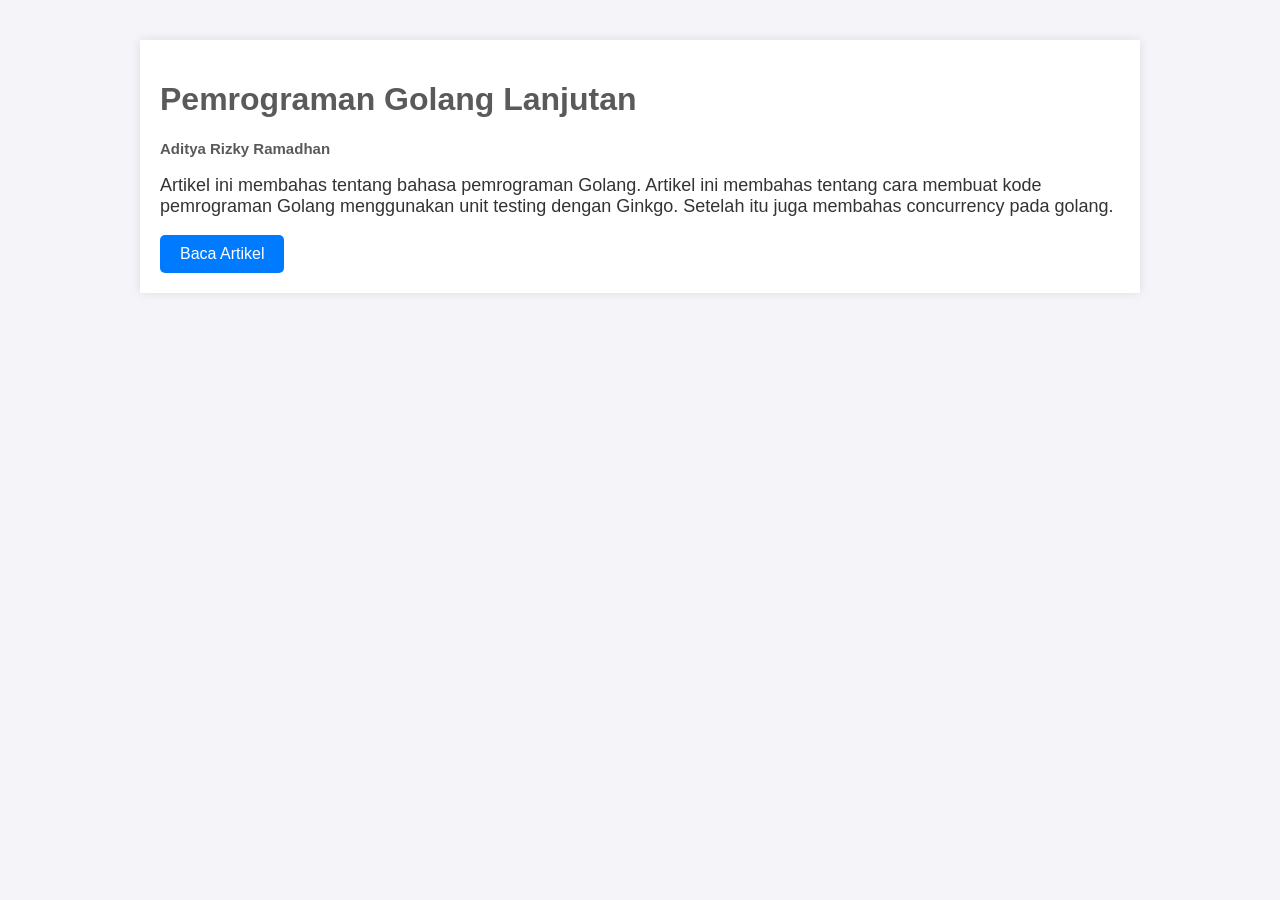
==== index.html @ eb5e40b1 "feat: pemrograman be lanjutan artikel" ====
<!DOCTYPE html>
<html lang="en">

<head>
  <meta charset="UTF-8">
  <meta name="viewport" content="width=device-width, initial-scale=1.0">
  <title>Landing Page Artikel</title>
  <style>
    body {
      font-family: Arial, sans-serif;
      margin: 40px;
      background-color: #f4f4f9;
      color: #333;
    }

    .container {
      width: 80%;
      margin: auto;
      background-color: #fff;
      padding: 20px;
      box-shadow: 0 0 10px rgba(0, 0, 0, 0.1);
    }

    h1,
    h2 {
      color: #5a5a5a;
    }

    p {
      font-size: 18px;
    }

    a {
      text-decoration: none;
      color: white;
      background-color: #007BFF;
      padding: 10px 20px;
      border-radius: 5px;
      display: inline-block;
    }

    a:hover {
      background-color: #0056b3;
    }

    h2 {
      font-size: 15px;
    }
  </style>
</head>

<body>
  <div class="container">
    <h1>Pemrograman Golang Lanjutan</h1>
    <h2>Aditya Rizky Ramadhan</h2>
    <p>Artikel ini membahas tentang bahasa pemrograman Golang. Artikel ini membahas
      tentang cara membuat kode pemrograman Golang menggunakan unit testing dengan Ginkgo. Setelah itu juga membahas
      concurrency pada golang.
    </p>
    <a href="./go-lanjutan/pemrograman_be_lanjutan.html">Baca Artikel</a>
  </div>
</body>

</html>
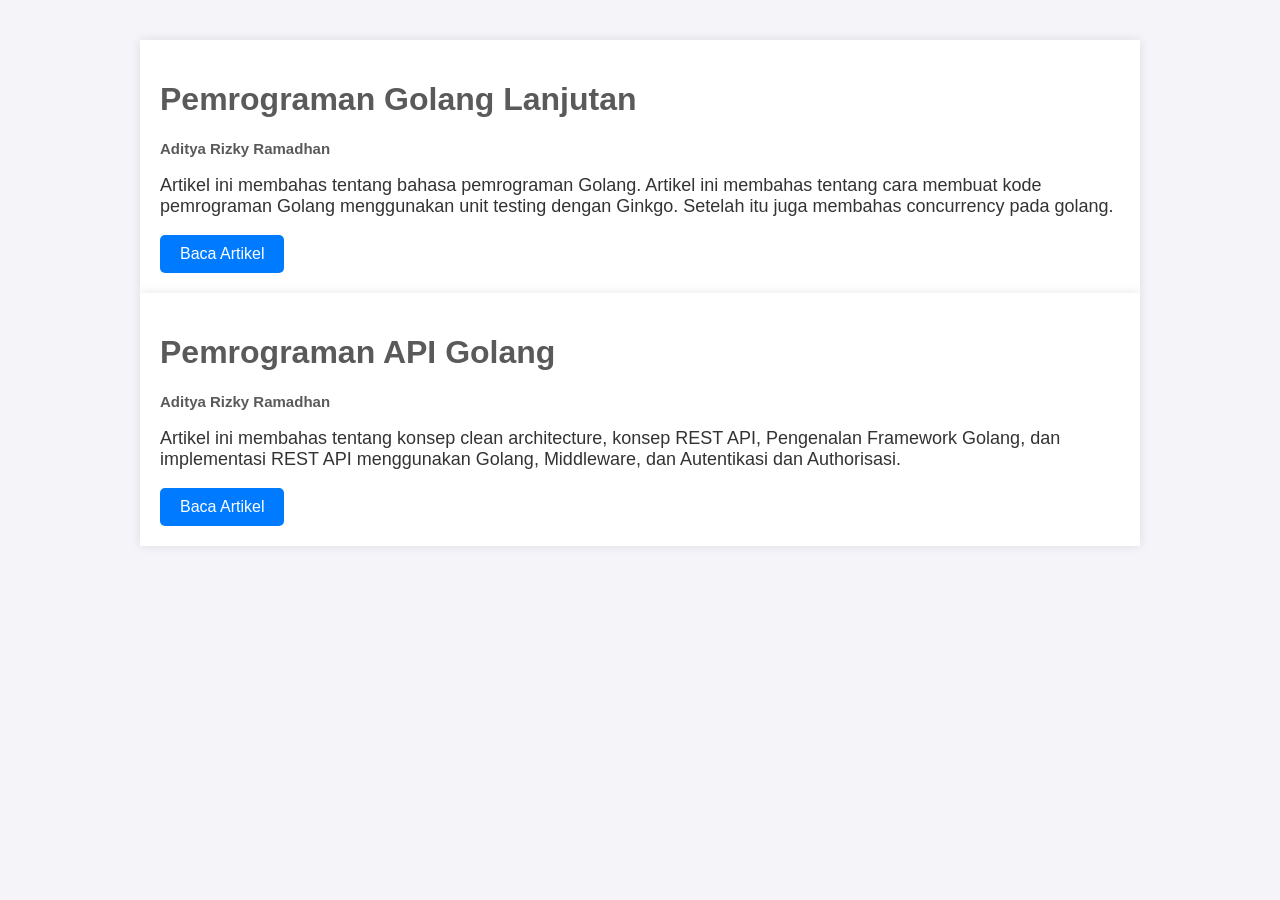
==== commit 5b949efc: "feat: add bacaan pemrograman API go" ====
--- a/index.html
+++ b/index.html
@@ -4,7 +4,7 @@
 <head>
   <meta charset="UTF-8">
   <meta name="viewport" content="width=device-width, initial-scale=1.0">
-  <title>Landing Page Artikel</title>
+  <title>Artikel Studi Independen</title>
   <style>
     body {
       font-family: Arial, sans-serif;
@@ -59,6 +59,14 @@
     </p>
     <a href="./go-lanjutan/pemrograman_be_lanjutan.html">Baca Artikel</a>
   </div>
+  <div class="container">
+    <h1>Pemrograman API Golang</h1>
+    <h2>Aditya Rizky Ramadhan</h2>
+    <p>Artikel ini membahas tentang konsep clean architecture, konsep REST API, Pengenalan Framework Golang, dan
+      implementasi REST API menggunakan Golang, Middleware, dan Autentikasi dan Authorisasi.
+    </p>
+    <a href="./go-api/index.html">Baca Artikel</a>
+  </div>
 </body>
 
 </html>
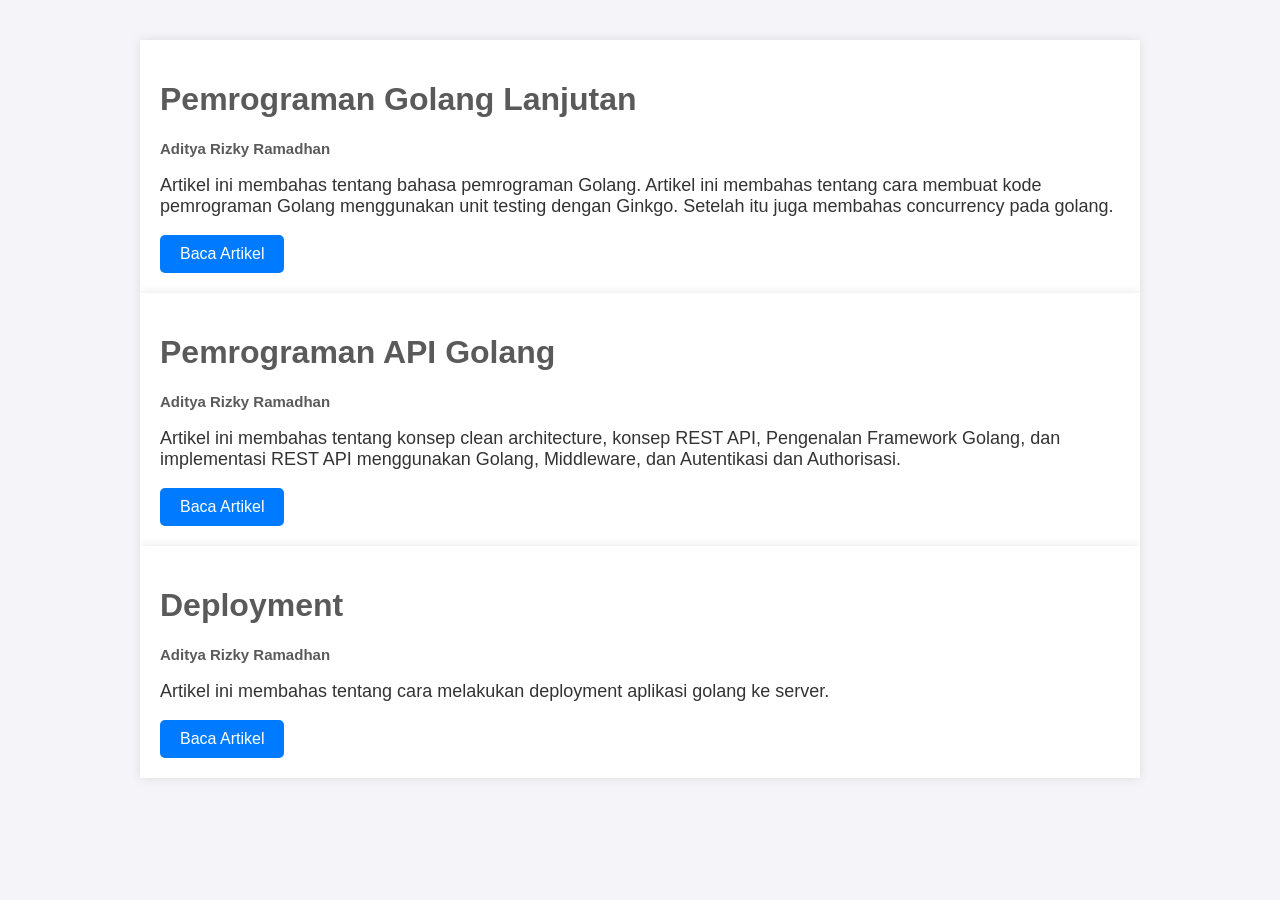
==== commit b27a3dc4: "feat: add deployment to server" ====
--- a/index.html
+++ b/index.html
@@ -67,6 +67,13 @@
     </p>
     <a href="./go-api/index.html">Baca Artikel</a>
   </div>
+  <div class="container">
+    <h1>Deployment</h1>
+    <h2>Aditya Rizky Ramadhan</h2>
+    <p>Artikel ini membahas tentang cara melakukan deployment aplikasi golang ke server.
+    </p>
+    <a href="./deployment/deployment.html">Baca Artikel</a>
+  </div>
 </body>
 
 </html>
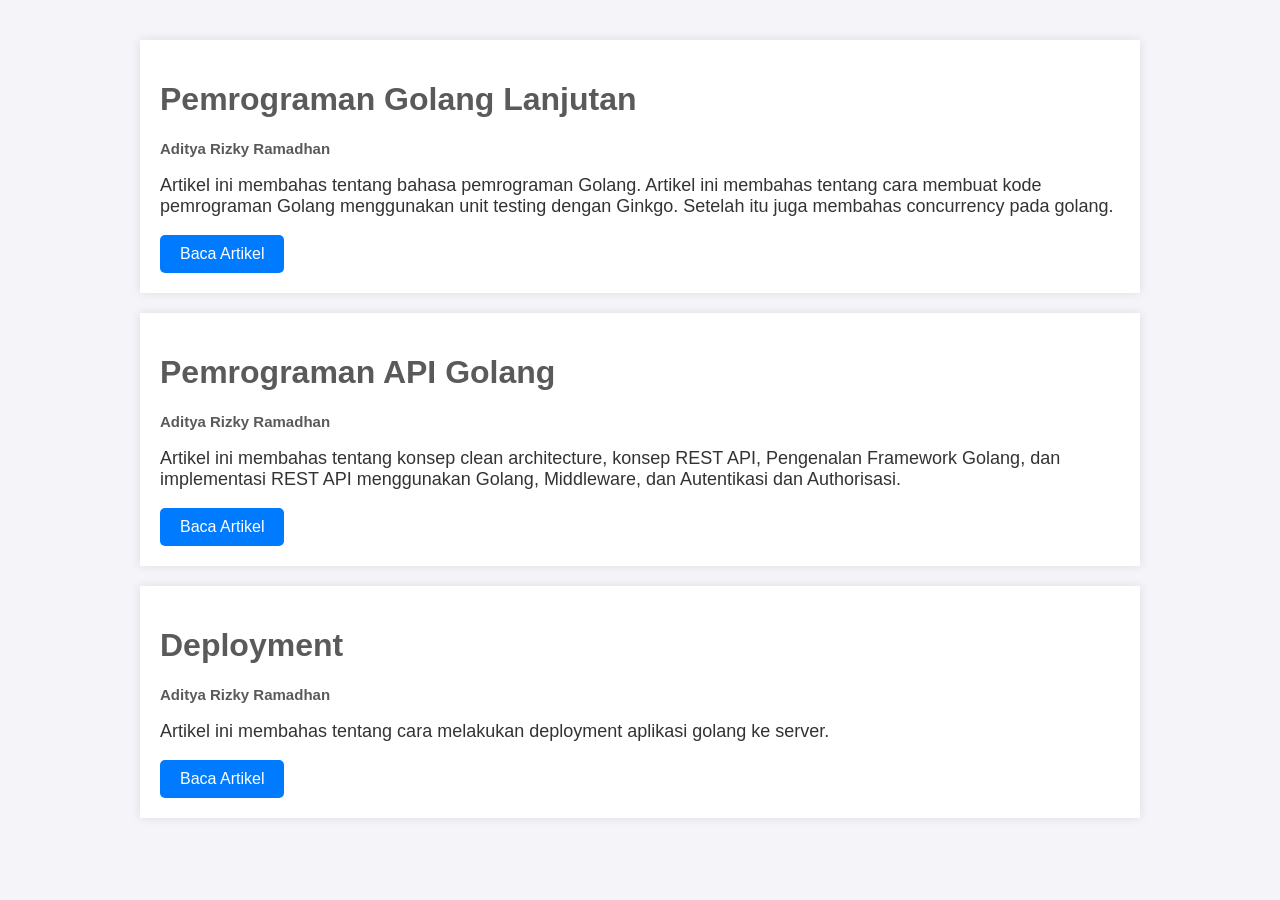
==== commit 3e503dd1: "fix style tambahkan jarak" ====
--- a/index.html
+++ b/index.html
@@ -19,6 +19,7 @@
       background-color: #fff;
       padding: 20px;
       box-shadow: 0 0 10px rgba(0, 0, 0, 0.1);
+      margin-bottom: 20px;
     }
 
     h1,
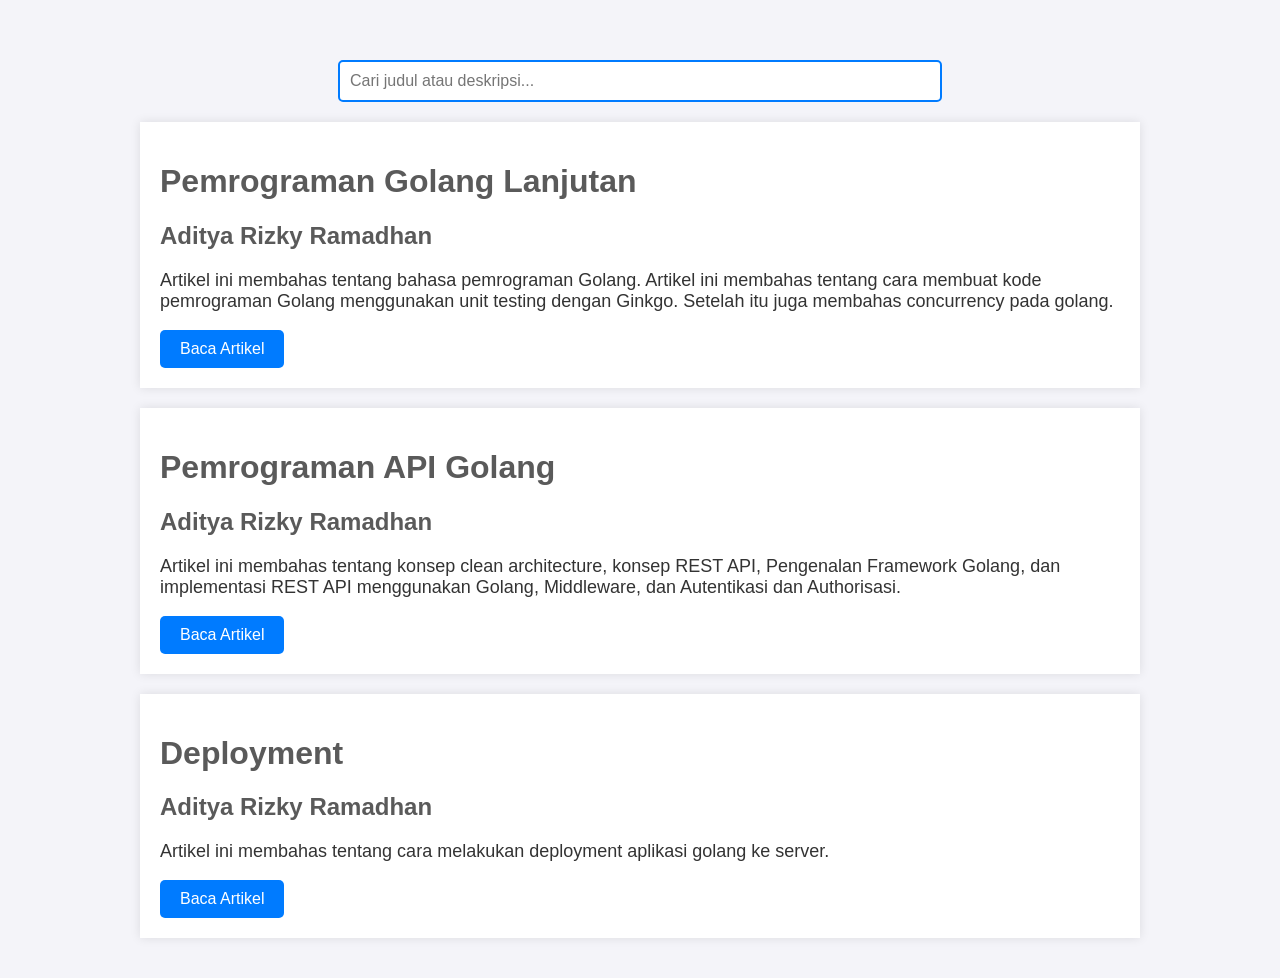
==== commit 8c15fda2: "feat: add searching bar" ====
--- a/index.html
+++ b/index.html
@@ -44,37 +44,77 @@
       background-color: #0056b3;
     }
 
-    h2 {
-      font-size: 15px;
+    #search-container {
+      text-align: center;
+      padding: 20px;
+    }
+
+    #search-input {
+      width: 50%;
+      padding: 10px;
+      font-size: 16px;
+      border: 2px solid #007BFF;
+      border-radius: 5px;
     }
   </style>
 </head>
 
 <body>
-  <div class="container">
-    <h1>Pemrograman Golang Lanjutan</h1>
-    <h2>Aditya Rizky Ramadhan</h2>
-    <p>Artikel ini membahas tentang bahasa pemrograman Golang. Artikel ini membahas
-      tentang cara membuat kode pemrograman Golang menggunakan unit testing dengan Ginkgo. Setelah itu juga membahas
-      concurrency pada golang.
-    </p>
-    <a href="./go-lanjutan/pemrograman_be_lanjutan.html">Baca Artikel</a>
+  <div id="search-container">
+    <input type="text" id="search-input" placeholder="Cari judul atau deskripsi..." oninput="searchArticles()">
   </div>
-  <div class="container">
-    <h1>Pemrograman API Golang</h1>
-    <h2>Aditya Rizky Ramadhan</h2>
-    <p>Artikel ini membahas tentang konsep clean architecture, konsep REST API, Pengenalan Framework Golang, dan
-      implementasi REST API menggunakan Golang, Middleware, dan Autentikasi dan Authorisasi.
-    </p>
-    <a href="./go-api/index.html">Baca Artikel</a>
-  </div>
-  <div class="container">
-    <h1>Deployment</h1>
-    <h2>Aditya Rizky Ramadhan</h2>
-    <p>Artikel ini membahas tentang cara melakukan deployment aplikasi golang ke server.
-    </p>
-    <a href="./deployment/deployment.html">Baca Artikel</a>
-  </div>
+  <div id="article-container"></div>
+
+  <script>
+    const articles = [
+      {
+        "title": "Pemrograman Golang Lanjutan",
+        "author": "Aditya Rizky Ramadhan",
+        "description": "Artikel ini membahas tentang bahasa pemrograman Golang. Artikel ini membahas tentang cara membuat kode pemrograman Golang menggunakan unit testing dengan Ginkgo. Setelah itu juga membahas concurrency pada golang.",
+        "link": "./go-lanjutan/pemrograman_be_lanjutan.html"
+      },
+      {
+        "title": "Pemrograman API Golang",
+        "author": "Aditya Rizky Ramadhan",
+        "description": "Artikel ini membahas tentang konsep clean architecture, konsep REST API, Pengenalan Framework Golang, dan implementasi REST API menggunakan Golang, Middleware, dan Autentikasi dan Authorisasi.",
+        "link": "./go-api/index.html"
+      },
+      {
+        "title": "Deployment",
+        "author": "Aditya Rizky Ramadhan",
+        "description": "Artikel ini membahas tentang cara melakukan deployment aplikasi golang ke server.",
+        "link": "./deployment/deployment.html"
+      }
+    ];
+
+    function renderArticles(articlesToRender = articles) {
+      const container = document.getElementById('article-container');
+      container.innerHTML = ''; // Clear previous content
+      articlesToRender.forEach(article => {
+        const div = document.createElement('div');
+        div.className = 'container';
+        div.innerHTML = `
+          <h1>${article.title}</h1>
+          <h2>${article.author}</h2>
+          <p>${article.description}</p>
+          <a href="${article.link}">Baca Artikel</a>
+        `;
+        container.appendChild(div);
+      });
+    }
+
+    function searchArticles() {
+      const searchText = document.getElementById('search-input').value.toLowerCase();
+      const filteredArticles = articles.filter(article =>
+        article.title.toLowerCase().includes(searchText) ||
+        article.description.toLowerCase().includes(searchText)
+      );
+      renderArticles(filteredArticles);
+    }
+
+    // Initially render all articles
+    renderArticles();
+  </script>
 </body>
 
 </html>
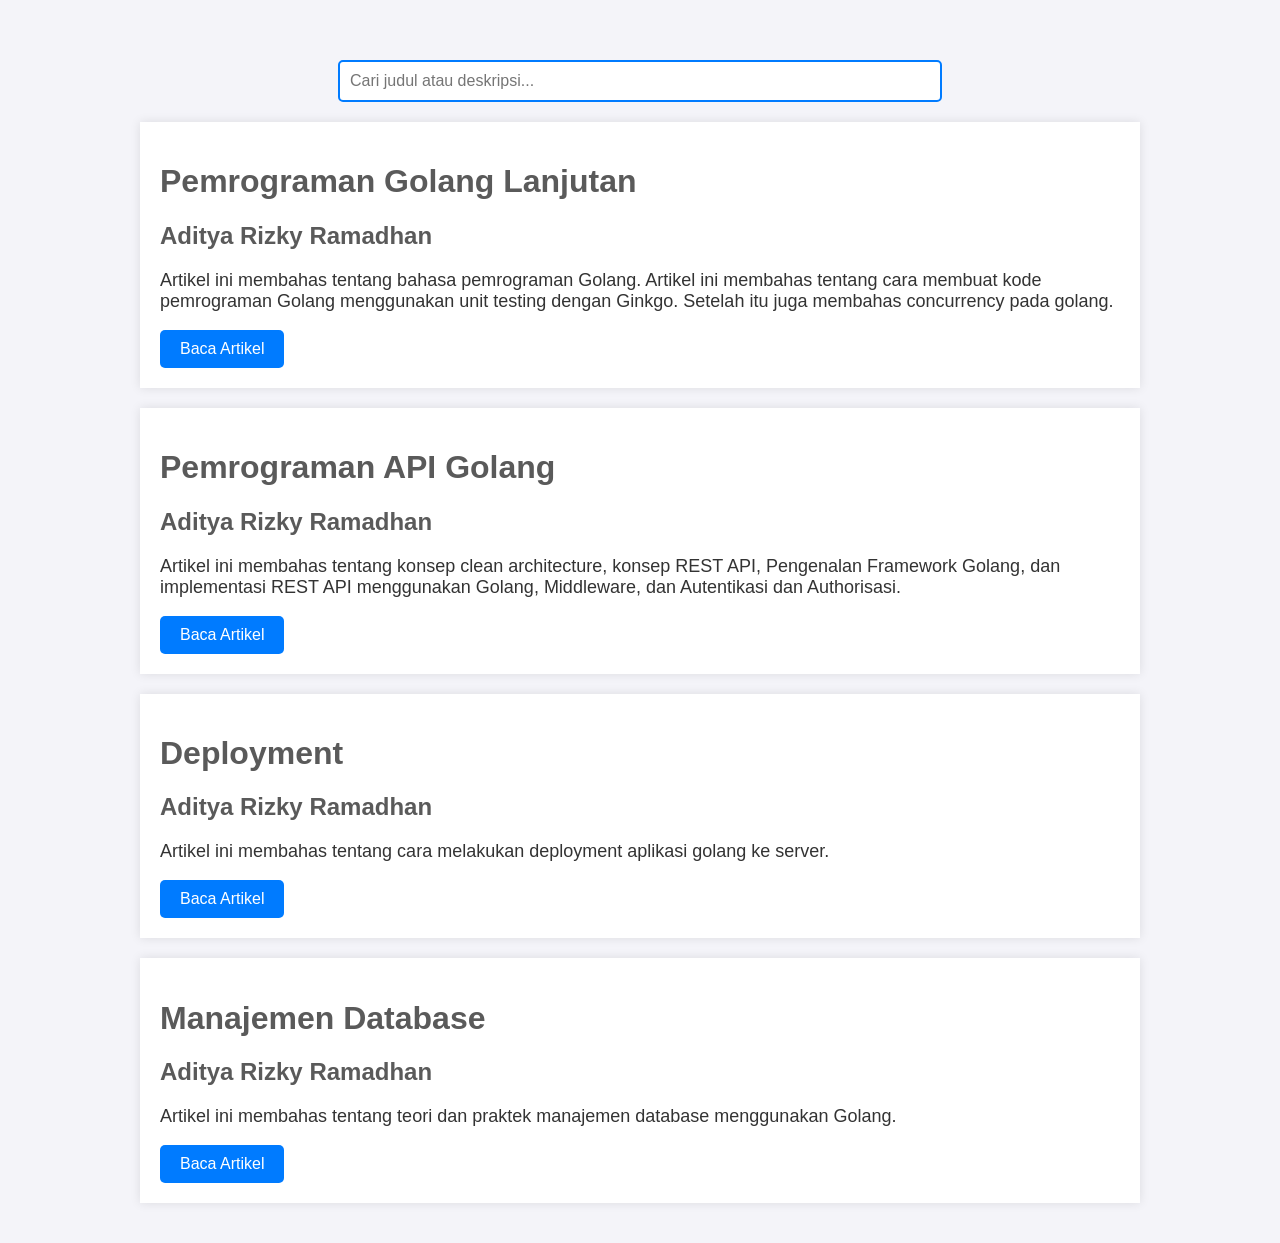
==== commit a6c5f545: "feat: add partial update manajemen database" ====
--- a/index.html
+++ b/index.html
@@ -84,6 +84,12 @@
         "author": "Aditya Rizky Ramadhan",
         "description": "Artikel ini membahas tentang cara melakukan deployment aplikasi golang ke server.",
         "link": "./deployment/deployment.html"
+      },
+      {
+        "title": "Manajemen Database",
+        "author": "Aditya Rizky Ramadhan",
+        "description": "Artikel ini membahas tentang teori dan praktek manajemen database menggunakan Golang.",
+        "link": "./database/index.html"
       }
     ];
 
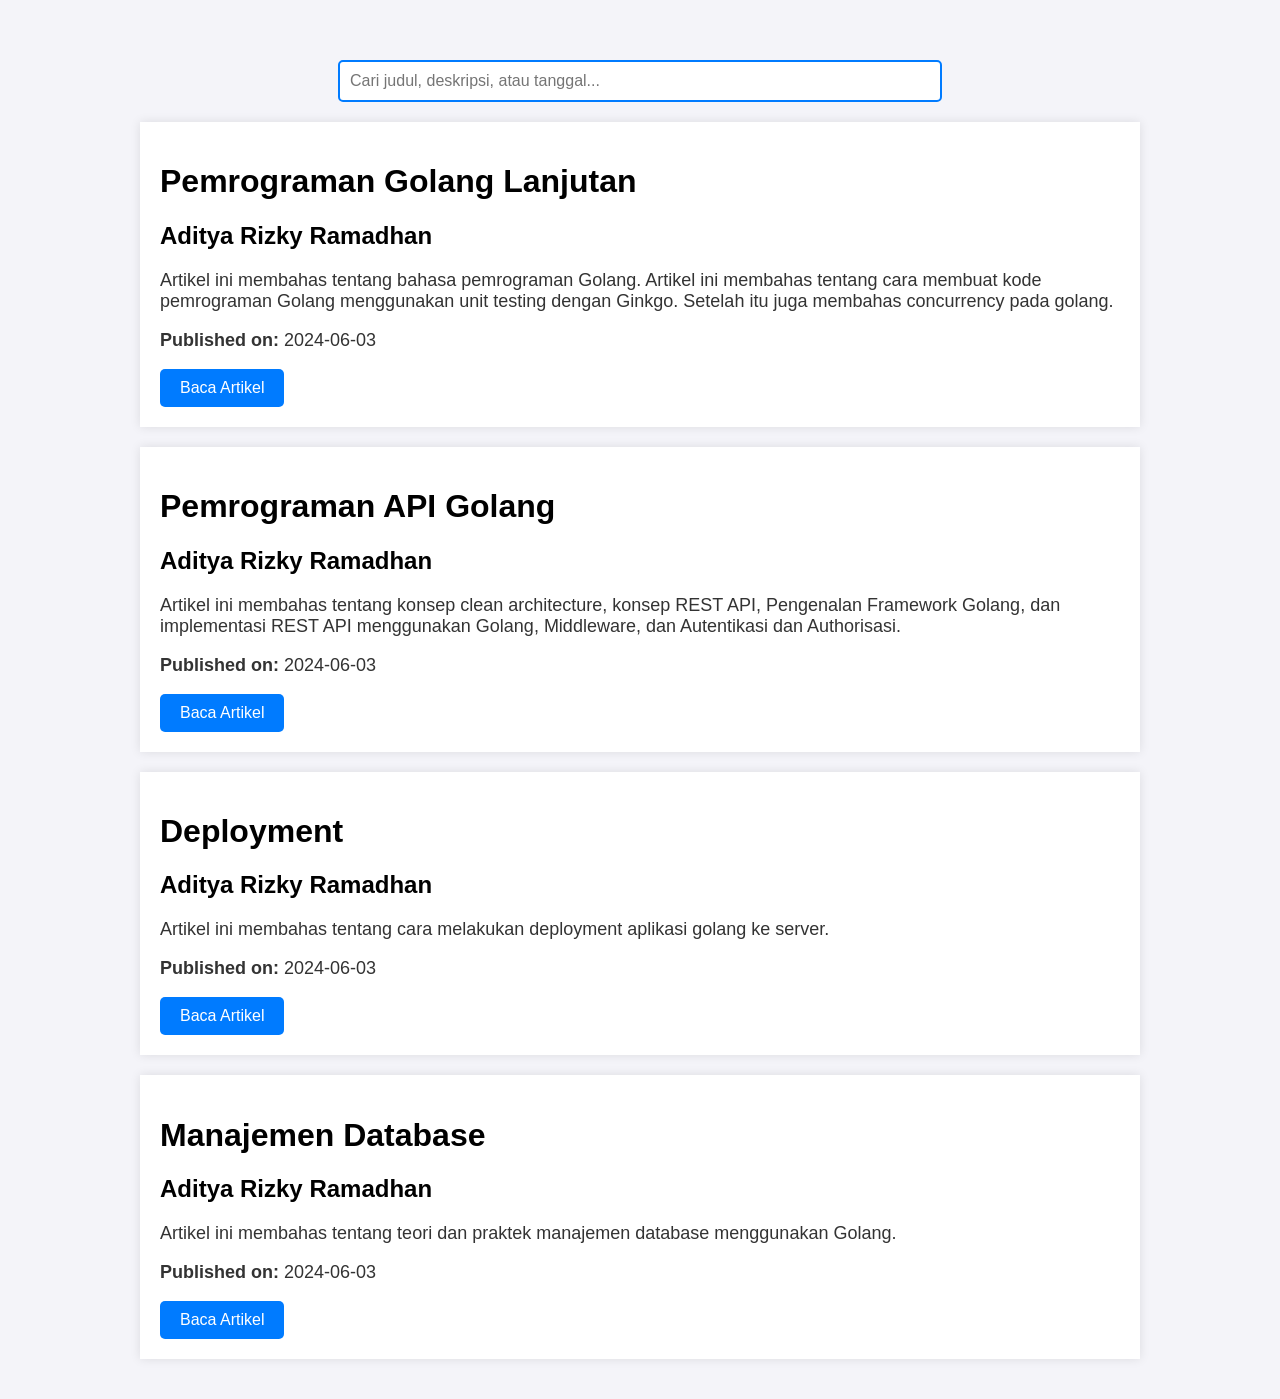
==== commit 99089c62: "fix: add timestamp" ====
--- a/index.html
+++ b/index.html
@@ -4,6 +4,8 @@
 <head>
   <meta charset="UTF-8">
   <meta name="viewport" content="width=device-width, initial-scale=1.0">
+  <meta name="keywords"
+    content="Golang, Pemrograman, Unit Testing, Concurrency, API, Deployment, Database Management, Aditya Rizky Ramadhan, SQL">
   <title>Artikel Studi Independen</title>
   <style>
     body {
@@ -24,7 +26,7 @@
 
     h1,
     h2 {
-      color: #5a5a5a;
+      color: black;
     }
 
     p {
@@ -61,7 +63,8 @@
 
 <body>
   <div id="search-container">
-    <input type="text" id="search-input" placeholder="Cari judul atau deskripsi..." oninput="searchArticles()">
+    <input type="text" id="search-input" placeholder="Cari judul, deskripsi, atau tanggal..."
+      oninput="searchArticles()">
   </div>
   <div id="article-container"></div>
 
@@ -71,25 +74,29 @@
         "title": "Pemrograman Golang Lanjutan",
         "author": "Aditya Rizky Ramadhan",
         "description": "Artikel ini membahas tentang bahasa pemrograman Golang. Artikel ini membahas tentang cara membuat kode pemrograman Golang menggunakan unit testing dengan Ginkgo. Setelah itu juga membahas concurrency pada golang.",
-        "link": "./go-lanjutan/pemrograman_be_lanjutan.html"
+        "link": "./go-lanjutan/pemrograman_be_lanjutan.html",
+        "timestamp": "2024-06-03"
       },
       {
         "title": "Pemrograman API Golang",
         "author": "Aditya Rizky Ramadhan",
         "description": "Artikel ini membahas tentang konsep clean architecture, konsep REST API, Pengenalan Framework Golang, dan implementasi REST API menggunakan Golang, Middleware, dan Autentikasi dan Authorisasi.",
-        "link": "./go-api/index.html"
+        "link": "./go-api/index.html",
+        "timestamp": "2024-06-03"
       },
       {
         "title": "Deployment",
         "author": "Aditya Rizky Ramadhan",
         "description": "Artikel ini membahas tentang cara melakukan deployment aplikasi golang ke server.",
-        "link": "./deployment/deployment.html"
+        "link": "./deployment/deployment.html",
+        "timestamp": "2024-06-03"
       },
       {
         "title": "Manajemen Database",
         "author": "Aditya Rizky Ramadhan",
         "description": "Artikel ini membahas tentang teori dan praktek manajemen database menggunakan Golang.",
-        "link": "./database/index.html"
+        "link": "./database/index.html",
+        "timestamp": "2024-06-03"
       }
     ];
 
@@ -103,6 +110,7 @@
           <h1>${article.title}</h1>
           <h2>${article.author}</h2>
           <p>${article.description}</p>
+          <p><strong>Published on:</strong> ${article.timestamp}</p>
           <a href="${article.link}">Baca Artikel</a>
         `;
         container.appendChild(div);
@@ -113,7 +121,8 @@
       const searchText = document.getElementById('search-input').value.toLowerCase();
       const filteredArticles = articles.filter(article =>
         article.title.toLowerCase().includes(searchText) ||
-        article.description.toLowerCase().includes(searchText)
+        article.description.toLowerCase().includes(searchText) ||
+        article.timestamp.includes(searchText)
       );
       renderArticles(filteredArticles);
     }
